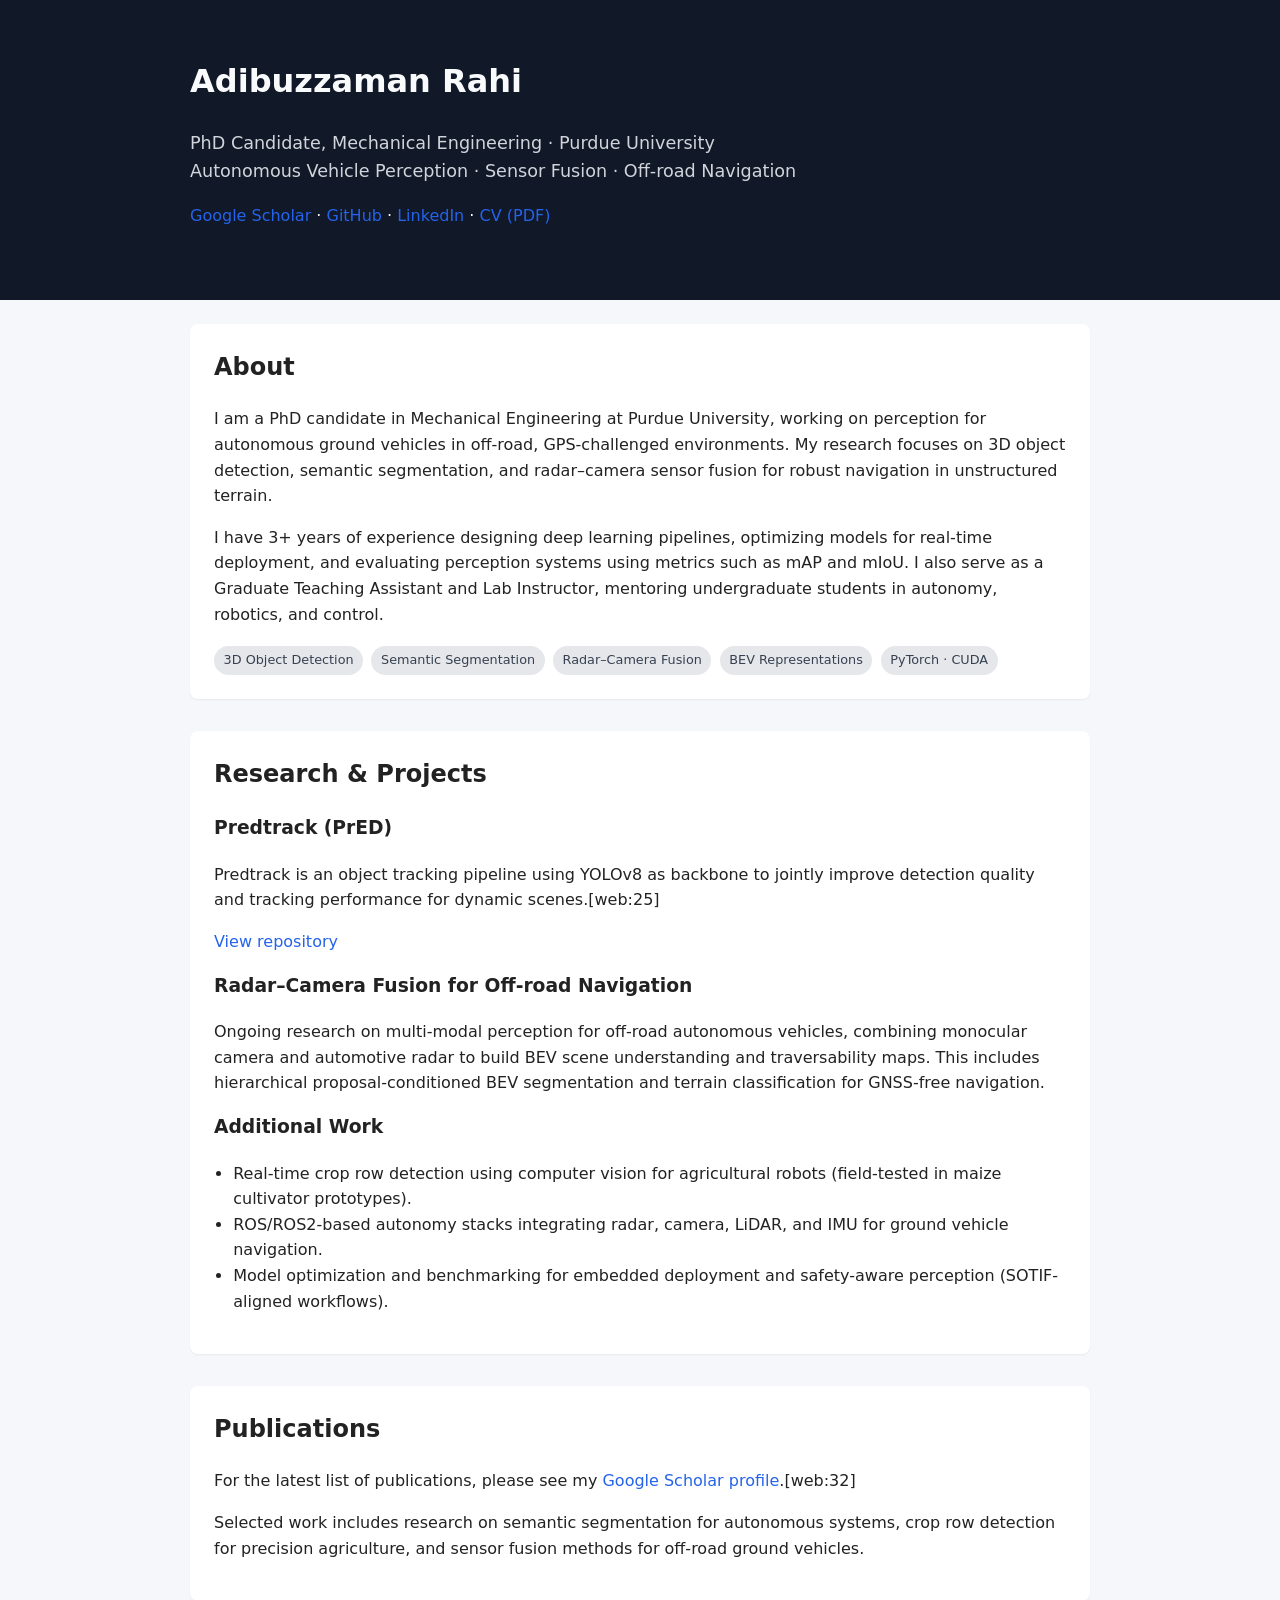
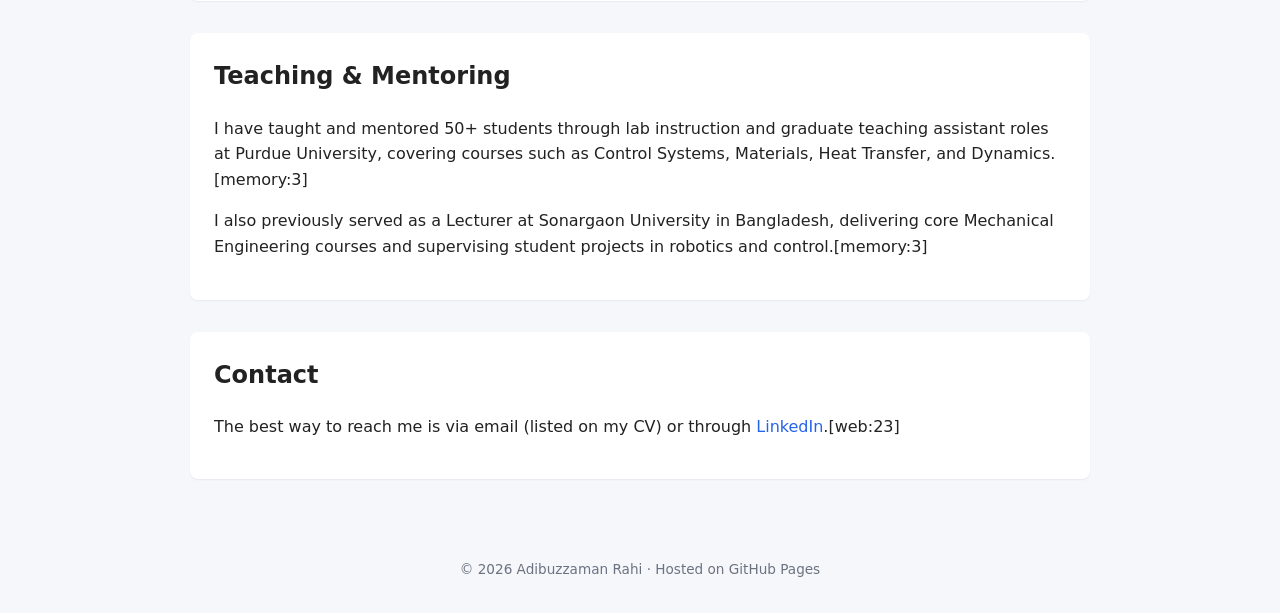
==== index.html @ 94a451c5 "Add initial index.html for personal portfolio This file contains the complete HTML structure for a p" ====
<!DOCTYPE html>
<html lang="en">
<head>
  <meta charset="UTF-8">
  <title>Adibuzzaman Rahi | Autonomous Vehicle Perception</title>
  <meta name="viewport" content="width=device-width, initial-scale=1">
  <meta name="description" content="PhD candidate in Mechanical Engineering at Purdue University researching autonomous vehicle perception, sensor fusion, and off-road navigation.">
  <style>
    body {
      font-family: system-ui, -apple-system, BlinkMacSystemFont, "Segoe UI", sans-serif;
      margin: 0;
      padding: 0;
      line-height: 1.6;
      background: #f5f7fb;
      color: #222;
    }
    header {
      background: #111827;
      color: #f9fafb;
      padding: 2rem 1.5rem;
    }
    .container {
      max-width: 900px;
      margin: 0 auto;
      padding: 1.5rem;
    }
    h1, h2, h3 {
      margin-top: 0;
    }
    a {
      color: #2563eb;
      text-decoration: none;
    }
    a:hover {
      text-decoration: underline;
    }
    .tagline {
      font-size: 1.1rem;
      margin-top: 0.25rem;
      color: #d1d5db;
    }
    .section {
      margin-bottom: 2rem;
      background: #ffffff;
      padding: 1.5rem;
      border-radius: 0.5rem;
      box-shadow: 0 1px 2px rgba(15, 23, 42, 0.06);
    }
    .pill {
      display: inline-block;
      background: #e5e7eb;
      color: #374151;
      padding: 0.25rem 0.6rem;
      border-radius: 999px;
      font-size: 0.8rem;
      margin: 0.2rem 0.2rem 0 0;
    }
    ul {
      padding-left: 1.2rem;
      margin-top: 0.5rem;
    }
    .footer {
      text-align: center;
      font-size: 0.85rem;
      color: #6b7280;
      padding: 1.5rem 0 2rem 0;
    }
    @media (max-width: 600px) {
      header, .container {
        padding: 1rem;
      }
    }
  </style>
</head>
<body>

<header>
  <div class="container">
    <h1>Adibuzzaman Rahi</h1>
    <p class="tagline">
      PhD Candidate, Mechanical Engineering · Purdue University<br>
      Autonomous Vehicle Perception · Sensor Fusion · Off-road Navigation
    </p>
    <p>
      <a href="https://scholar.google.com/citations?user=qTOtY88AAAAJ" target="_blank">Google Scholar</a> ·
      <a href="https://github.com/11rahi23" target="_blank">GitHub</a> ·
      <a href="https://www.linkedin.com/in/adibuzzamanrahi" target="_blank">LinkedIn</a> ·
      <a href="files/CV_Adib.pdf" target="_blank">CV (PDF)</a>
    </p>
  </div>
</header>

<main class="container">

  <section class="section">
    <h2>About</h2>
    <p>
      I am a PhD candidate in Mechanical Engineering at Purdue University, working on perception for autonomous ground vehicles in off-road, GPS-challenged environments.
      My research focuses on 3D object detection, semantic segmentation, and radar–camera sensor fusion for robust navigation in unstructured terrain.
    </p>
    <p>
      I have 3+ years of experience designing deep learning pipelines, optimizing models for real-time deployment, and evaluating perception systems using metrics such as mAP and mIoU.
      I also serve as a Graduate Teaching Assistant and Lab Instructor, mentoring undergraduate students in autonomy, robotics, and control.
    </p>
    <div>
      <span class="pill">3D Object Detection</span>
      <span class="pill">Semantic Segmentation</span>
      <span class="pill">Radar–Camera Fusion</span>
      <span class="pill">BEV Representations</span>
      <span class="pill">PyTorch · CUDA</span>
    </div>
  </section>

  <section class="section">
    <h2>Research & Projects</h2>

    <h3>Predtrack (PrED)</h3>
    <p>
      Predtrack is an object tracking pipeline using YOLOv8 as backbone to jointly improve detection quality and tracking performance for dynamic scenes.[web:25]
    </p>
    <p>
      <a href="https://github.com/11rahi23/PrED" target="_blank">View repository</a>
    </p>

    <h3>Radar–Camera Fusion for Off-road Navigation</h3>
    <p>
      Ongoing research on multi-modal perception for off-road autonomous vehicles, combining monocular camera and automotive radar to build BEV scene understanding and traversability maps.
      This includes hierarchical proposal-conditioned BEV segmentation and terrain classification for GNSS-free navigation.
    </p>

    <h3>Additional Work</h3>
    <ul>
      <li>Real-time crop row detection using computer vision for agricultural robots (field-tested in maize cultivator prototypes).</li>
      <li>ROS/ROS2-based autonomy stacks integrating radar, camera, LiDAR, and IMU for ground vehicle navigation.</li>
      <li>Model optimization and benchmarking for embedded deployment and safety-aware perception (SOTIF-aligned workflows).</li>
    </ul>
  </section>

  <section class="section">
    <h2>Publications</h2>
    <p>
      For the latest list of publications, please see my
      <a href="https://scholar.google.com/citations?user=qTOtY88AAAAJ" target="_blank">Google Scholar profile</a>.[web:32]
    </p>
    <p>
      Selected work includes research on semantic segmentation for autonomous systems, crop row detection for precision agriculture, and sensor fusion methods for off-road ground vehicles.
    </p>
  </section>

  <section class="section">
    <h2>Teaching & Mentoring</h2>
    <p>
      I have taught and mentored 50+ students through lab instruction and graduate teaching assistant roles at Purdue University, covering courses such as Control Systems, Materials, Heat Transfer, and Dynamics.[memory:3]
    </p>
    <p>
      I also previously served as a Lecturer at Sonargaon University in Bangladesh, delivering core Mechanical Engineering courses and supervising student projects in robotics and control.[memory:3]
    </p>
  </section>

  <section class="section">
    <h2>Contact</h2>
    <p>
      The best way to reach me is via email (listed on my CV) or through
      <a href="https://www.linkedin.com/in/adibuzzamanrahi" target="_blank">LinkedIn</a>.[web:23]
    </p>
  </section>

</main>

<footer class="footer">
  © <span id="year"></span> Adibuzzaman Rahi · Hosted on GitHub Pages
</footer>

<script>
  // Set current year in footer
  document.getElementById('year').textContent = new Date().getFullYear();
</script>

</body>
</html>
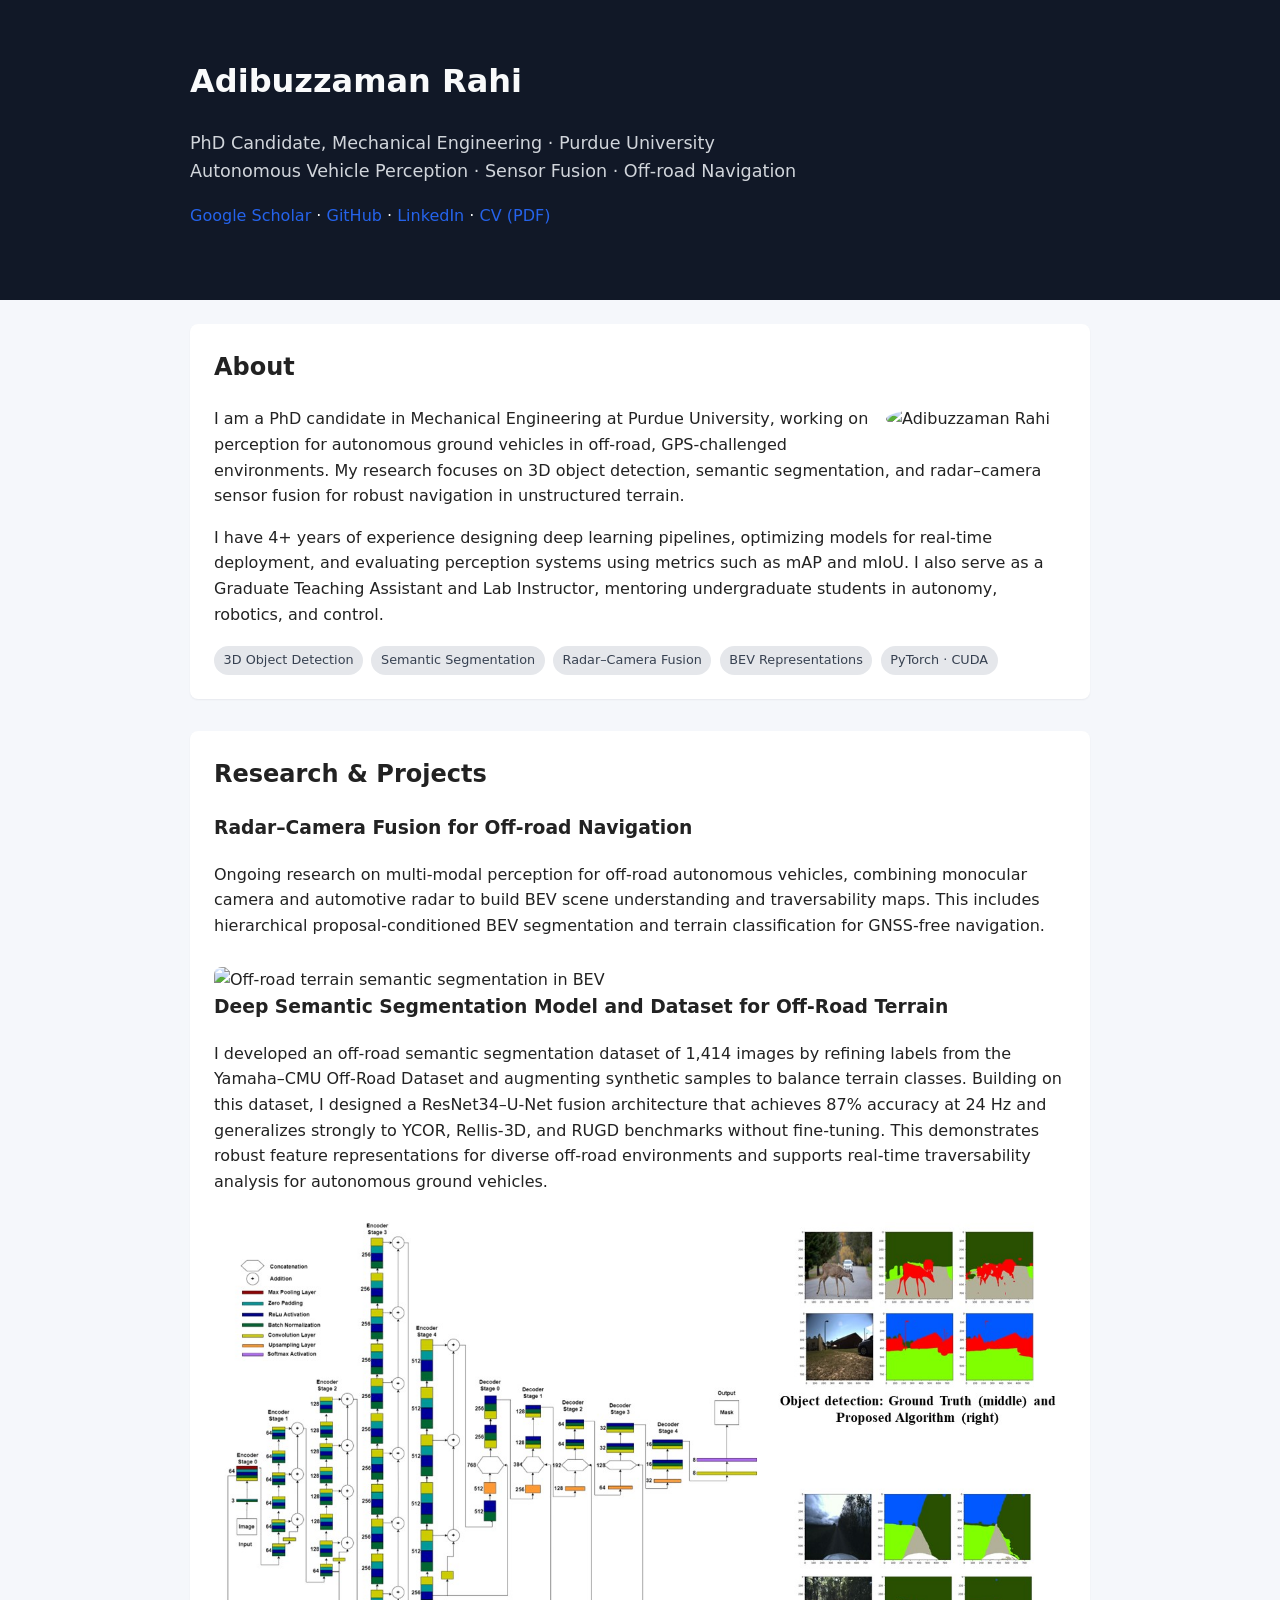
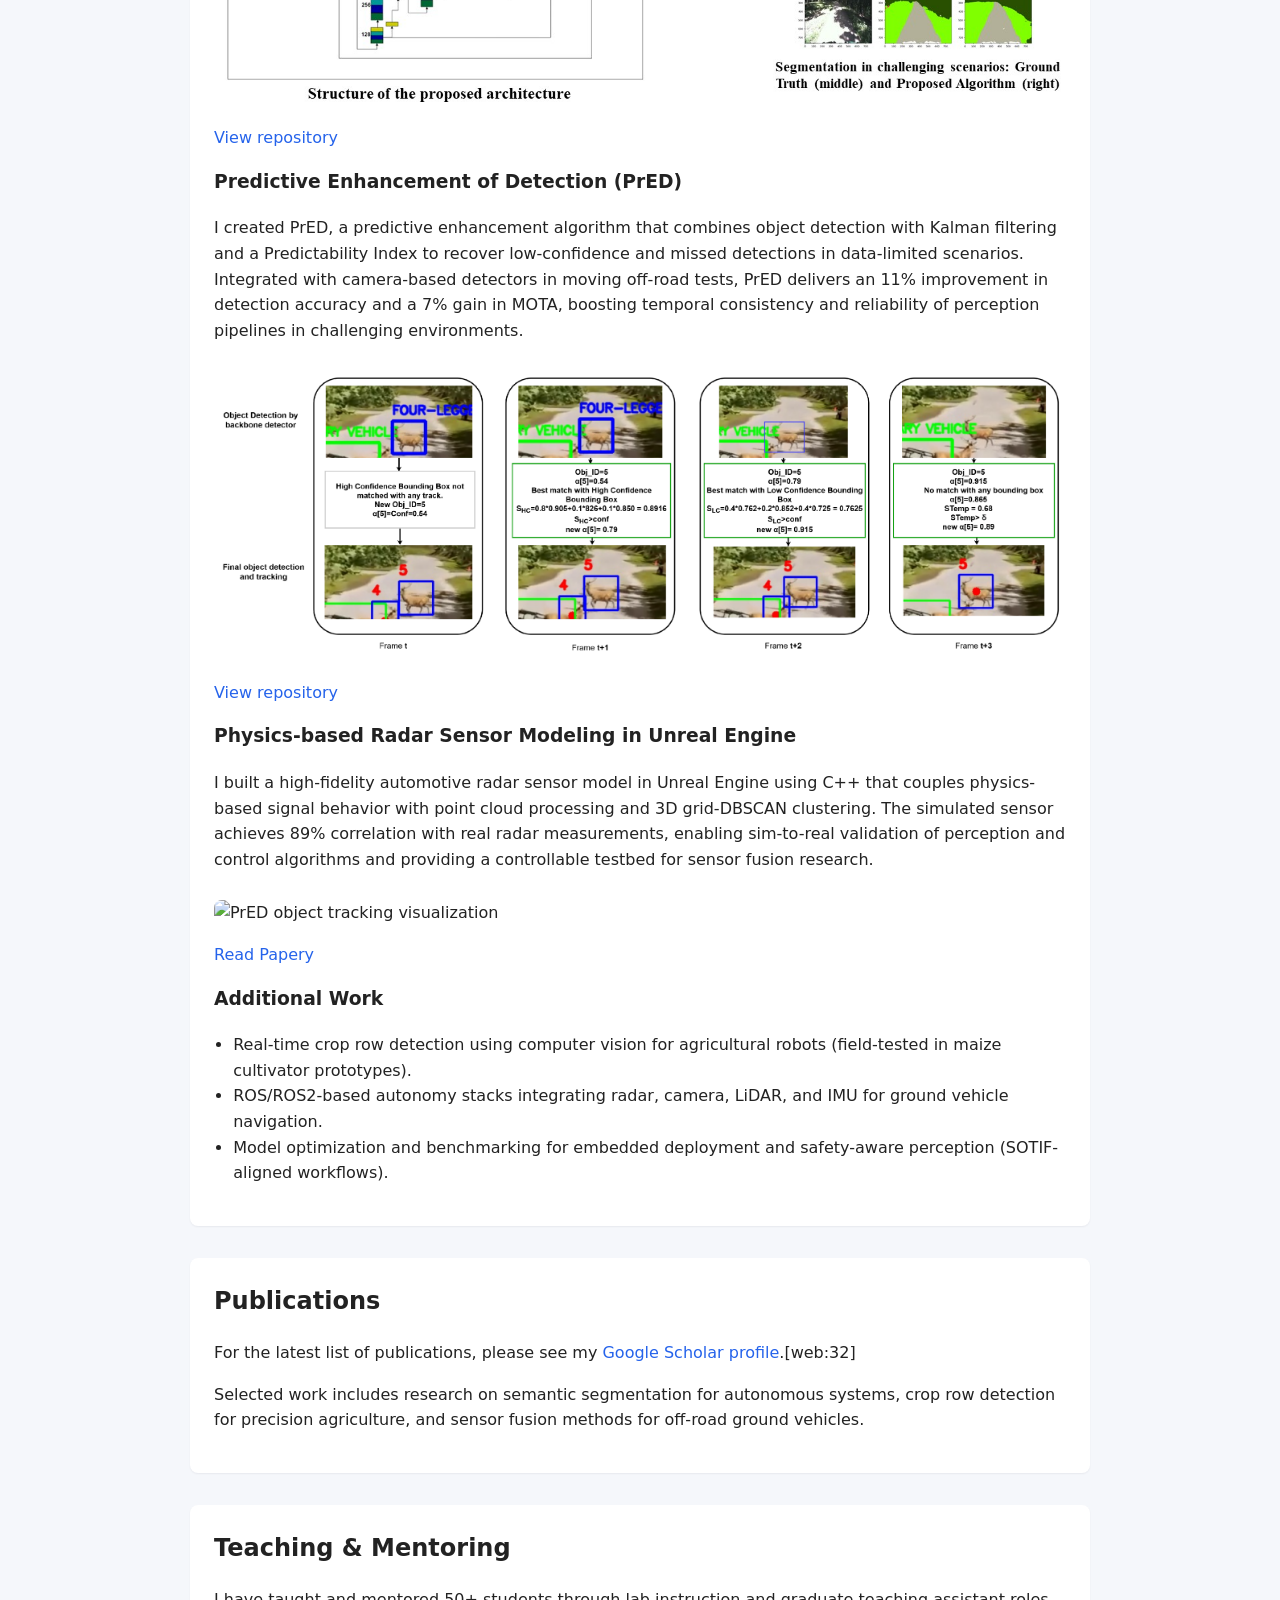
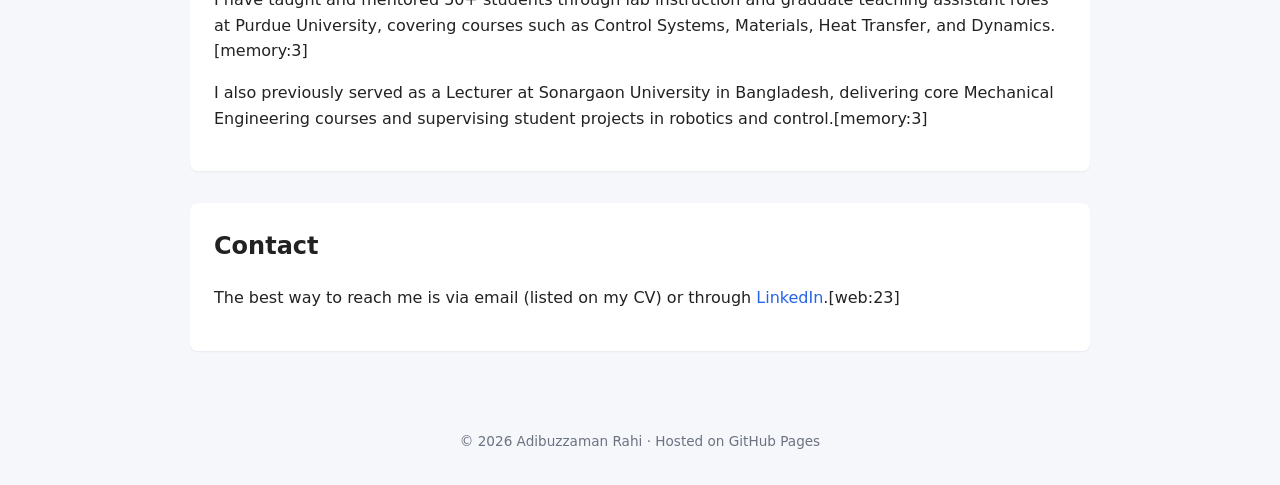
==== commit f9cb0b60: "Change image source for off-road terrain visualization Updated image source in index.html for terrai" ====
--- a/index.html
+++ b/index.html
@@ -85,7 +85,7 @@
       <a href="https://scholar.google.com/citations?user=qTOtY88AAAAJ" target="_blank">Google Scholar</a> ·
       <a href="https://github.com/11rahi23" target="_blank">GitHub</a> ·
       <a href="https://www.linkedin.com/in/adibuzzamanrahi" target="_blank">LinkedIn</a> ·
-      <a href="files/CV_Adib.pdf" target="_blank">CV (PDF)</a>
+      <a href="files/Full_CV.pdf" target="_blank">CV (PDF)</a>
     </p>
   </div>
 </header>
@@ -94,12 +94,16 @@
 
   <section class="section">
     <h2>About</h2>
+     <img src="images/Website_Photo.jpg"
+       alt="Adibuzzaman Rahi"
+       width="180"
+       style="border-radius: 50%; float: right; margin-left: 1rem; margin-bottom: 0.5rem;">
     <p>
       I am a PhD candidate in Mechanical Engineering at Purdue University, working on perception for autonomous ground vehicles in off-road, GPS-challenged environments.
       My research focuses on 3D object detection, semantic segmentation, and radar–camera sensor fusion for robust navigation in unstructured terrain.
     </p>
     <p>
-      I have 3+ years of experience designing deep learning pipelines, optimizing models for real-time deployment, and evaluating perception systems using metrics such as mAP and mIoU.
+      I have 4+ years of experience designing deep learning pipelines, optimizing models for real-time deployment, and evaluating perception systems using metrics such as mAP and mIoU.
       I also serve as a Graduate Teaching Assistant and Lab Instructor, mentoring undergraduate students in autonomy, robotics, and control.
     </p>
     <div>
@@ -114,19 +118,48 @@
   <section class="section">
     <h2>Research & Projects</h2>
 
-    <h3>Predtrack (PrED)</h3>
-    <p>
-      Predtrack is an object tracking pipeline using YOLOv8 as backbone to jointly improve detection quality and tracking performance for dynamic scenes.[web:25]
-    </p>
-    <p>
-      <a href="https://github.com/11rahi23/PrED" target="_blank">View repository</a>
-    </p>
-
     <h3>Radar–Camera Fusion for Off-road Navigation</h3>
     <p>
       Ongoing research on multi-modal perception for off-road autonomous vehicles, combining monocular camera and automotive radar to build BEV scene understanding and traversability maps.
       This includes hierarchical proposal-conditioned BEV segmentation and terrain classification for GNSS-free navigation.
     </p>
+    <img src="images/three_panel_vis5.png"
+       alt="Off-road terrain semantic segmentation in BEV"
+       style="max-width: 100%; height: auto; margin-top: 0.75rem; border-radius: 0.5rem;">
+
+    <h3>Deep Semantic Segmentation Model and Dataset for Off-Road Terrain</h3>
+    <p>
+      I developed an off-road semantic segmentation dataset of 1,414 images by refining labels from the Yamaha–CMU Off-Road Dataset and augmenting synthetic samples to balance terrain classes. Building on this dataset, I designed a ResNet34–U-Net fusion architecture that achieves 87% accuracy at 24 Hz and generalizes strongly to YCOR, Rellis-3D, and RUGD benchmarks without fine-tuning. This demonstrates robust feature representations for diverse off-road environments and supports real-time traversability analysis for autonomous ground vehicles.
+    </p>
+    <img src="images/Graphical Abstract_Terrain.jpg"
+       alt="Off-Road Semantic Segmentation Architecture"
+       style="max-width: 100%; height: auto; margin-top: 0.75rem; border-radius: 0.5rem;">
+    <p>
+      <a href="https://github.com/11rahi23/Offroad_terrain_segmentation" target="_blank">View repository</a>
+    </p>
+
+    <h3>Predictive Enhancement of Detection (PrED)</h3>
+    <p>
+      I created PrED, a predictive enhancement algorithm that combines object detection with Kalman filtering and a Predictability Index to recover low-confidence and missed detections in data-limited scenarios. Integrated with camera-based detectors in moving off-road tests, PrED delivers an 11% improvement in detection accuracy and a 7% gain in MOTA, boosting temporal consistency and reliability of perception pipelines in challenging environments.
+    </p>
+    <img src="images/PrED.png"
+       alt="PrED object tracking visualization"
+       style="max-width: 100%; height: auto; margin-top: 0.75rem; border-radius: 0.5rem;">
+    <p>
+      <a href="https://github.com/11rahi23/PrED" target="_blank">View repository</a>
+    </p>
+
+    <h3>Physics-based Radar Sensor Modeling in Unreal Engine</h3>
+    <p>
+      I built a high-fidelity automotive radar sensor model in Unreal Engine using C++ that couples physics-based signal behavior with point cloud processing and 3D grid-DBSCAN clustering. The simulated sensor achieves 89% correlation with real radar measurements, enabling sim-to-real validation of perception and control algorithms and providing a controllable testbed for sensor fusion research.
+    </p>
+     <img src="images/Graphical_Abstract_Radar.png"
+       alt="PrED object tracking visualization"
+       style="max-width: 100%; height: auto; margin-top: 0.75rem; border-radius: 0.5rem;">
+    <p>
+      <a href="https://ieeexplore.ieee.org/stamp/stamp.jsp?arnumber=10666669" target="_blank">Read Papery</a>
+    </p>
+
 
     <h3>Additional Work</h3>
     <ul>
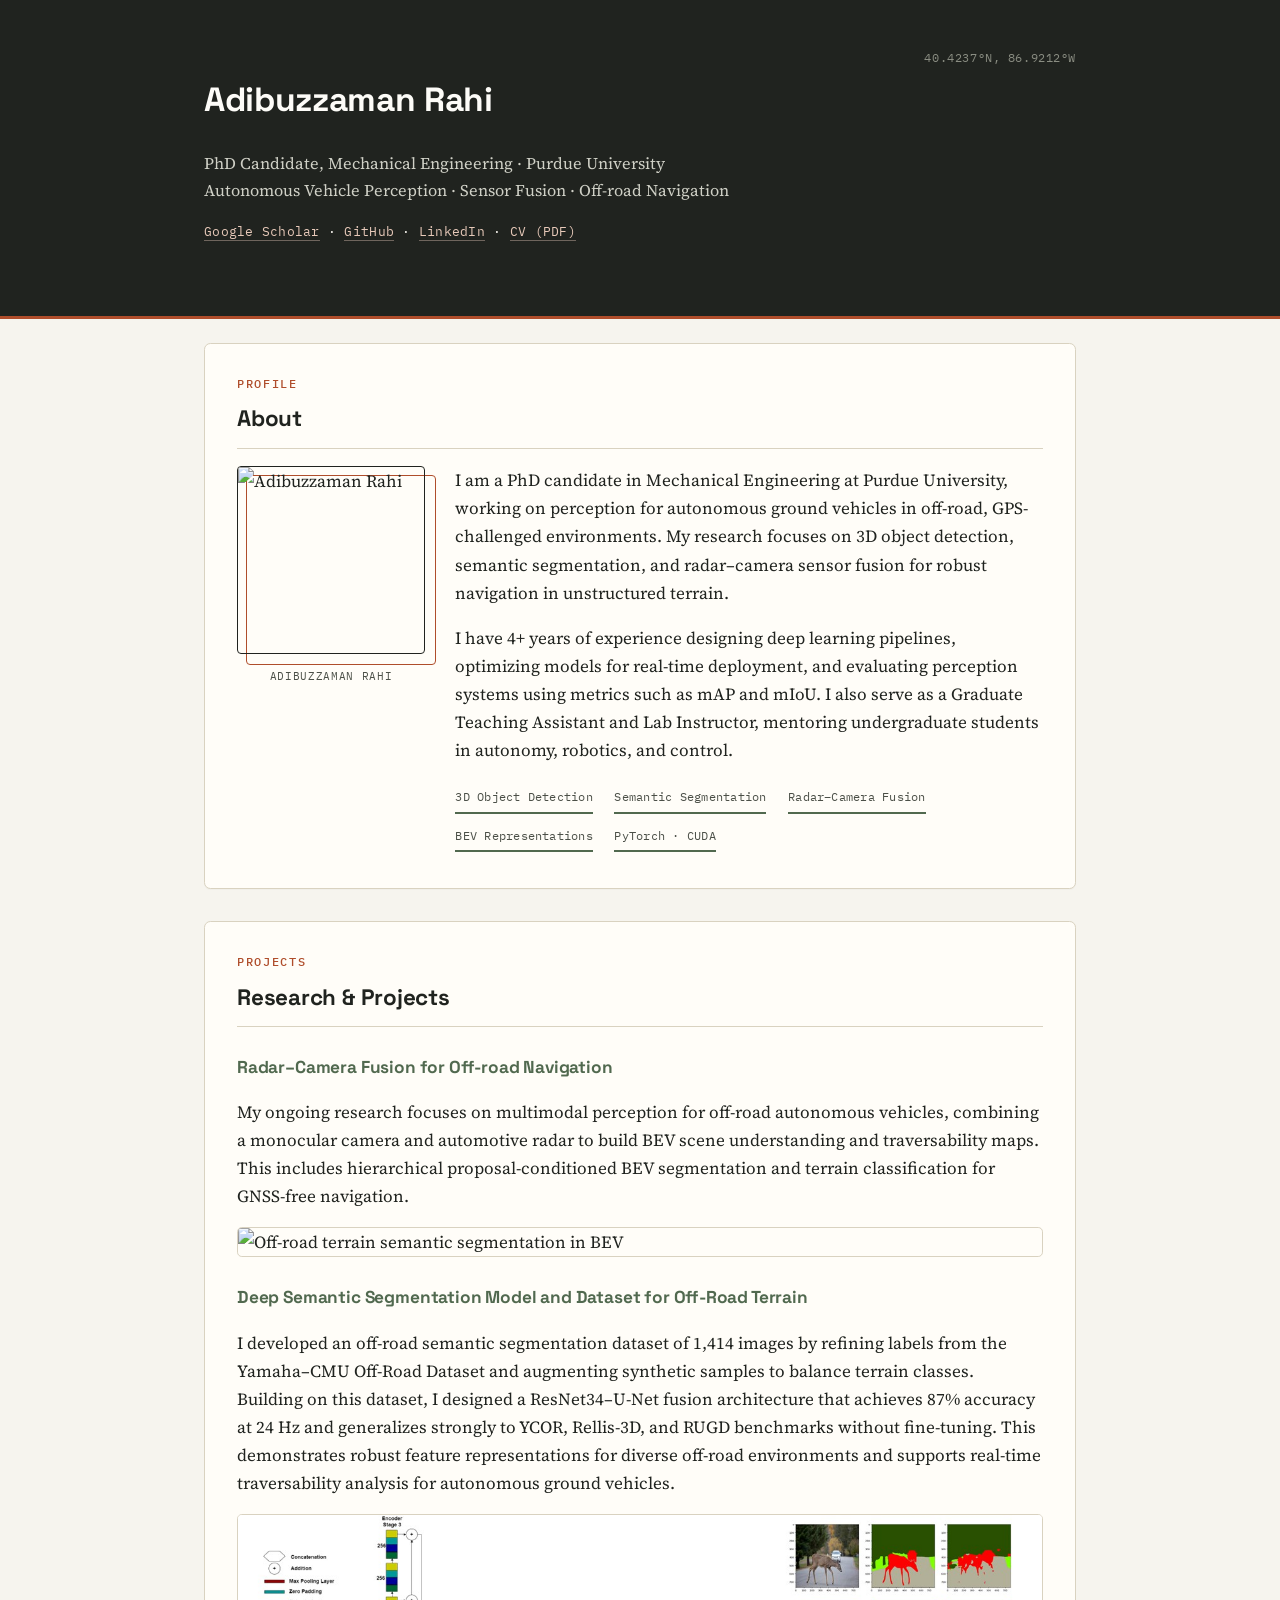
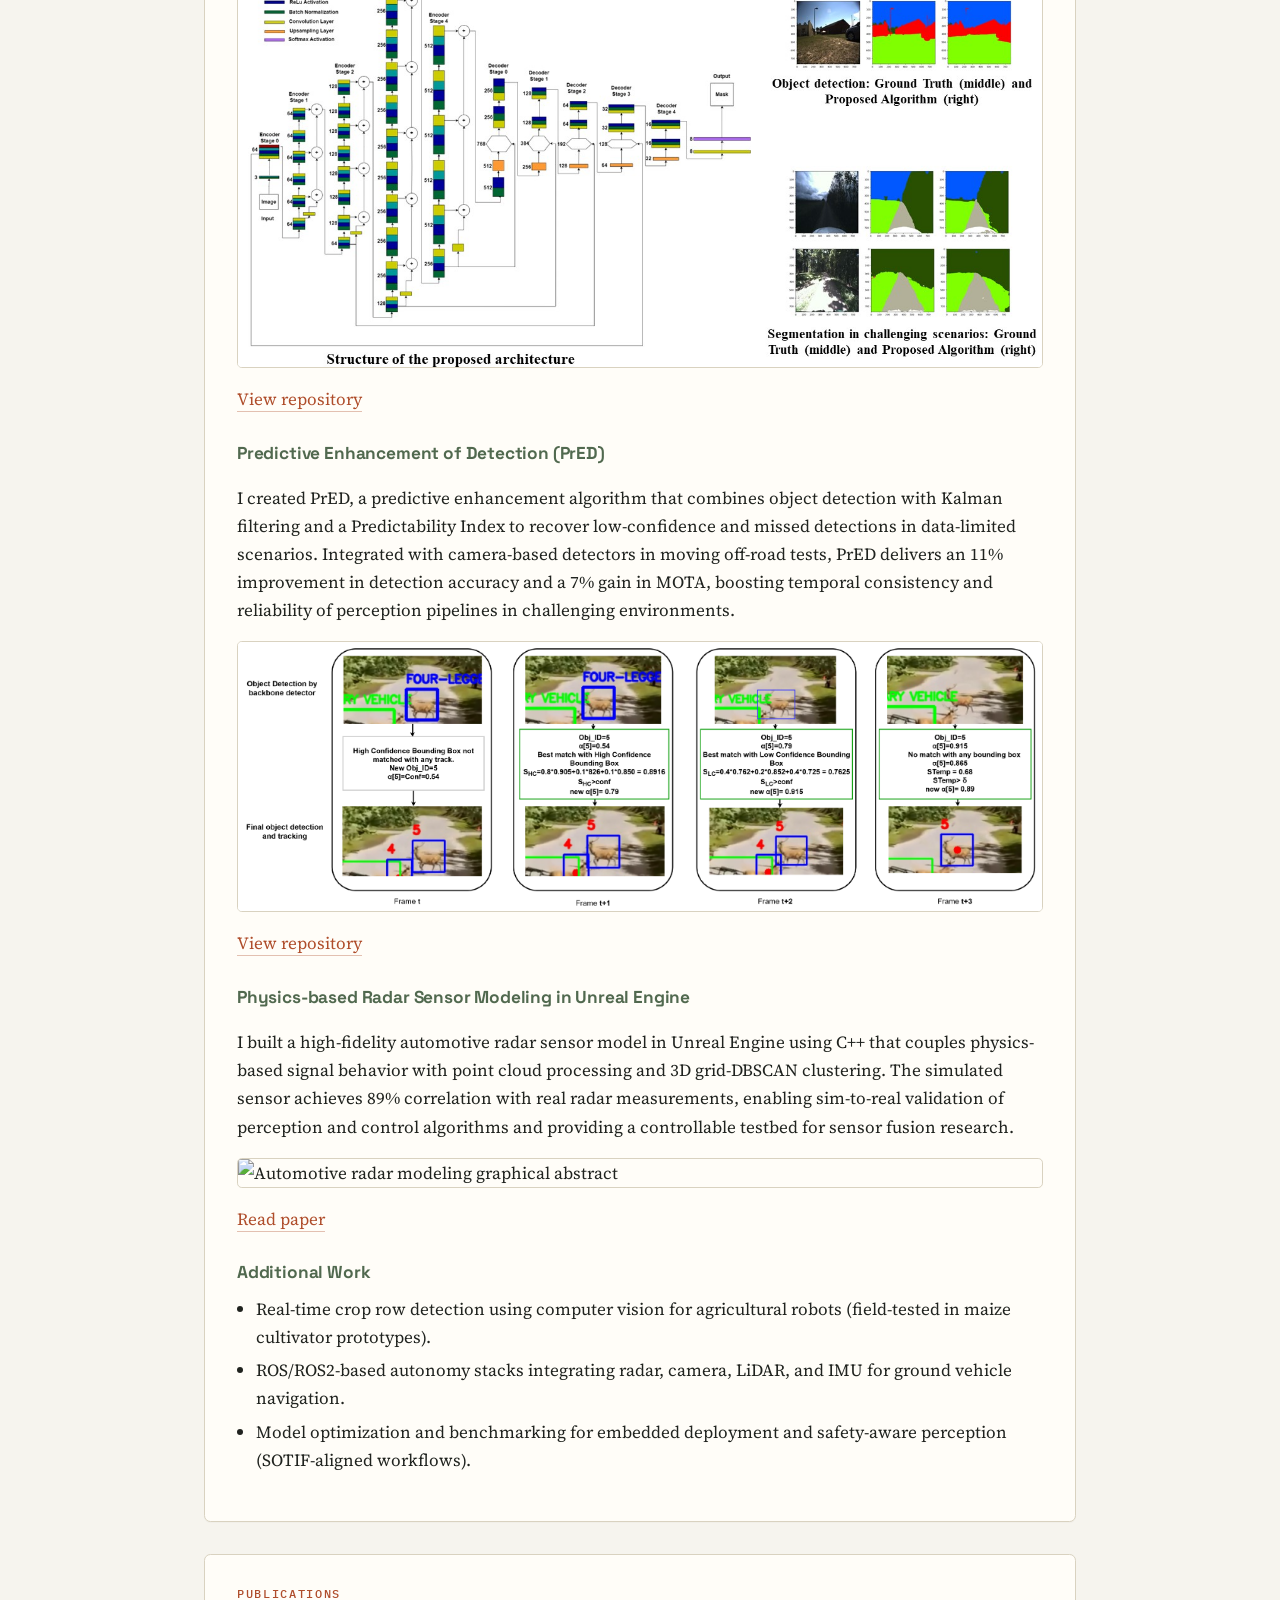
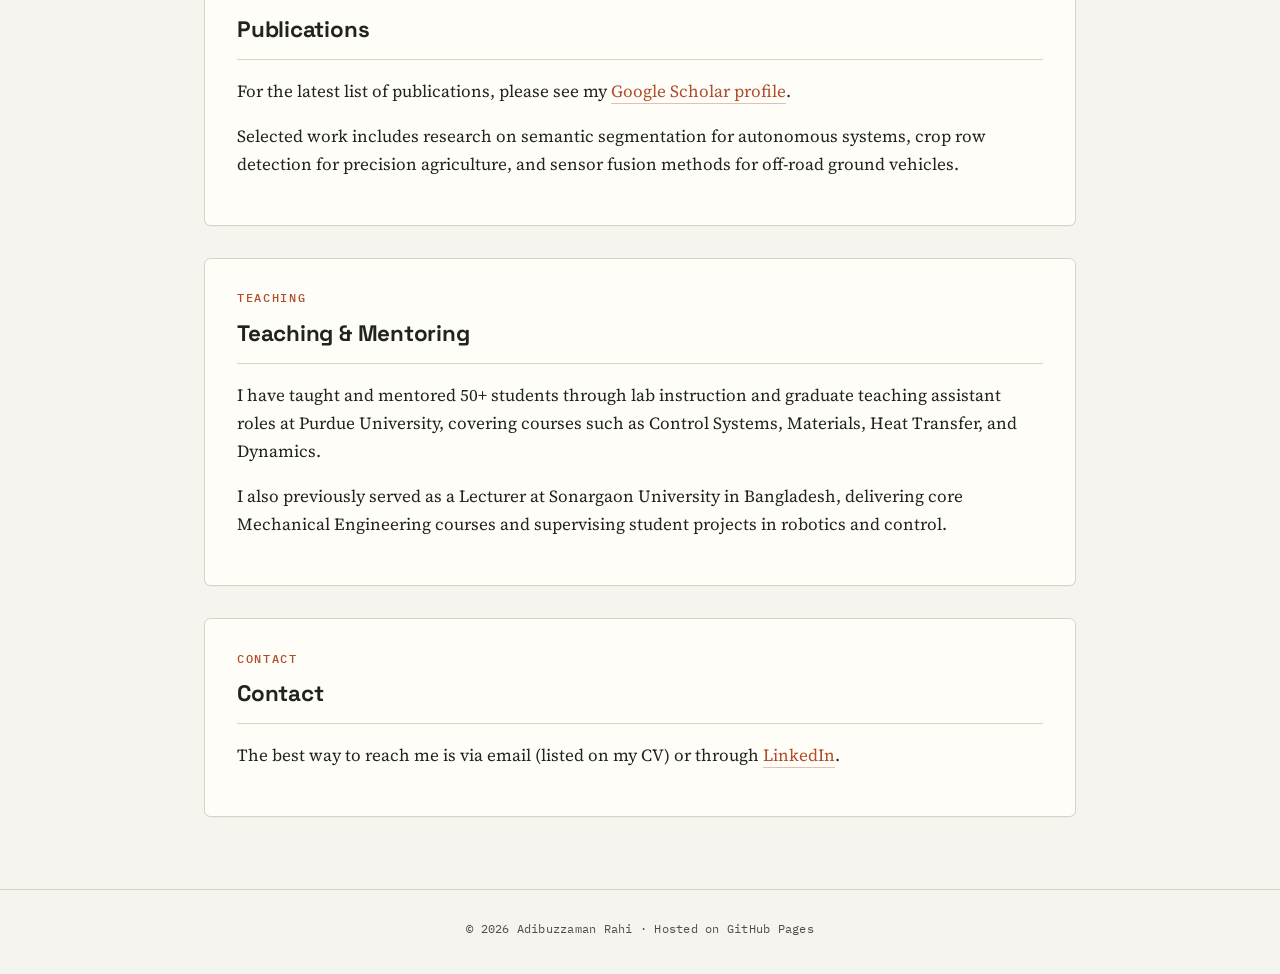
==== commit 3a565c14: "Revise research description for clarity Updated the wording for clarity in the research description." ====
--- a/index.html
+++ b/index.html
@@ -5,70 +5,237 @@
   <title>Adibuzzaman Rahi | Autonomous Vehicle Perception</title>
   <meta name="viewport" content="width=device-width, initial-scale=1">
   <meta name="description" content="PhD candidate in Mechanical Engineering at Purdue University researching autonomous vehicle perception, sensor fusion, and off-road navigation.">
+
+  <link rel="preconnect" href="https://fonts.googleapis.com">
+  <link rel="preconnect" href="https://fonts.gstatic.com" crossorigin>
+  <link href="https://fonts.googleapis.com/css2?family=Space+Grotesk:wght@500;600;700&family=Source+Serif+4:opsz,wght@8..60,400;8..60,600&family=IBM+Plex+Mono:wght@400;500&display=swap" rel="stylesheet">
+
   <style>
+    :root {
+      --paper: #f6f4ee;       /* warm paper background */
+      --card: #fffdf8;        /* slightly lifted card surface */
+      --ink: #20231f;         /* near-black, warm dark */
+      --ink-soft: #4b4f47;    /* secondary text */
+      --khaki: #8a6d3b;       /* trail / contour line */
+      --moss: #51694f;        /* terrain / vegetation accent */
+      --rust: #af4d2b;        /* signal accent, used sparingly */
+      --line: #d9d2c0;        /* hairline / border tone */
+    }
+
+    * { box-sizing: border-box; }
+
     body {
-      font-family: system-ui, -apple-system, BlinkMacSystemFont, "Segoe UI", sans-serif;
+      font-family: "Source Serif 4", Georgia, serif;
       margin: 0;
       padding: 0;
-      line-height: 1.6;
-      background: #f5f7fb;
-      color: #222;
-    }
-    header {
-      background: #111827;
-      color: #f9fafb;
-      padding: 2rem 1.5rem;
-    }
+      line-height: 1.65;
+      background: var(--paper);
+      color: var(--ink);
+      font-size: 17px;
+    }
+
+    h1, h2, h3 {
+      margin-top: 0;
+      color: var(--ink);
+      font-family: "Space Grotesk", sans-serif;
+      letter-spacing: -0.01em;
+    }
+
+    a {
+      color: var(--rust);
+      text-decoration: none;
+      border-bottom: 1px solid rgba(175, 77, 43, 0.35);
+    }
+    a:hover {
+      border-bottom-color: var(--rust);
+    }
+
     .container {
-      max-width: 900px;
+      max-width: 920px;
       margin: 0 auto;
       padding: 1.5rem;
     }
-    h1, h2, h3 {
-      margin-top: 0;
-    }
-    a {
-      color: #2563eb;
-      text-decoration: none;
-    }
-    a:hover {
-      text-decoration: underline;
-    }
-    .tagline {
-      font-size: 1.1rem;
-      margin-top: 0.25rem;
-      color: #d1d5db;
-    }
+
+    /* ---------- Header ---------- */
+    header {
+      position: relative;
+      background-color: var(--ink);
+      color: #f6f4ee;
+      padding: 3rem 1.5rem 2.25rem;
+      border-bottom: 3px solid var(--rust);
+    }
+    header .container {
+      position: relative;
+    }
+    header .coord-tag {
+      position: absolute;
+      top: 0;
+      right: 1.5rem;
+      font-family: "IBM Plex Mono", monospace;
+      font-size: 0.72rem;
+      letter-spacing: 0.05em;
+      color: #8a8d82;
+    }
+    header h1 {
+      color: #fdfcf8;
+      font-size: 2.1rem;
+      font-weight: 700;
+    }
+    header .tagline {
+      font-size: 1.02rem;
+      margin: 0.4rem 0 0;
+      color: #cfd0c6;
+      font-family: "Source Serif 4", serif;
+    }
+    header .nav-links {
+      margin-top: 1.1rem;
+      font-family: "IBM Plex Mono", monospace;
+      font-size: 0.82rem;
+      letter-spacing: 0.02em;
+    }
+    header .nav-links a {
+      color: #e7c9b9;
+      border-bottom-color: rgba(231, 201, 185, 0.4);
+    }
+    header .nav-links a:hover {
+      color: #fff;
+      border-bottom-color: #fff;
+    }
+
+    /* ---------- Sections ---------- */
     .section {
       margin-bottom: 2rem;
-      background: #ffffff;
-      padding: 1.5rem;
-      border-radius: 0.5rem;
-      box-shadow: 0 1px 2px rgba(15, 23, 42, 0.06);
-    }
+      background: var(--card);
+      padding: 1.85rem 2rem;
+      border-radius: 0.4rem;
+      border: 1px solid var(--line);
+      box-shadow: 0 1px 0 rgba(32, 35, 31, 0.02);
+    }
+
+    .eyebrow {
+      font-family: "IBM Plex Mono", monospace;
+      font-size: 0.74rem;
+      letter-spacing: 0.14em;
+      text-transform: uppercase;
+      color: var(--rust);
+      margin: 0 0 0.5rem;
+      font-weight: 500;
+    }
+
+    h2 {
+      font-size: 1.4rem;
+      padding-bottom: 0.6rem;
+      border-bottom: 1px solid var(--line);
+      margin-bottom: 1.1rem;
+    }
+
+    h3 {
+      font-size: 1.08rem;
+      color: var(--moss);
+      margin-top: 1.6rem;
+      margin-bottom: 0.3rem;
+    }
+
+    /* ---------- About / photo layout ---------- */
+    .about-grid {
+      display: flex;
+      gap: 1.9rem;
+      align-items: flex-start;
+    }
+    .about-photo-wrap {
+      flex: 0 0 188px;
+    }
+    .about-photo-frame {
+      position: relative;
+      width: 188px;
+      height: 188px;
+    }
+    .about-photo-frame::before {
+      content: "";
+      position: absolute;
+      top: 9px;
+      left: 9px;
+      width: 100%;
+      height: 100%;
+      border: 1.5px solid var(--rust);
+      border-radius: 0.25rem;
+      z-index: 0;
+    }
+    .about-photo-frame img {
+      position: relative;
+      z-index: 1;
+      width: 188px;
+      height: 188px;
+      object-fit: cover;
+      border-radius: 0.25rem;
+      border: 1.5px solid var(--ink);
+      display: block;
+      margin: 0;
+    }
+    .photo-caption {
+      font-family: "IBM Plex Mono", monospace;
+      font-size: 0.68rem;
+      letter-spacing: 0.06em;
+      text-transform: uppercase;
+      color: var(--ink-soft);
+      margin-top: 0.85rem;
+      text-align: center;
+    }
+    .about-text {
+      flex: 1 1 auto;
+      min-width: 0;
+    }
+    .about-text p:first-child { margin-top: 0; }
+
+    @media (max-width: 600px) {
+      header, .container { padding: 1.25rem; }
+      .section { padding: 1.4rem 1.3rem; }
+      .about-grid {
+        flex-direction: column;
+        align-items: center;
+        text-align: left;
+      }
+      .about-photo-wrap { flex: 0 0 auto; }
+    }
+
+    /* ---------- Tags / pills ---------- */
+    .tag-row { margin-top: 1.1rem; }
     .pill {
       display: inline-block;
-      background: #e5e7eb;
-      color: #374151;
-      padding: 0.25rem 0.6rem;
-      border-radius: 999px;
-      font-size: 0.8rem;
-      margin: 0.2rem 0.2rem 0 0;
-    }
+      font-family: "IBM Plex Mono", monospace;
+      font-size: 0.74rem;
+      letter-spacing: 0.02em;
+      color: var(--ink-soft);
+      background: transparent;
+      padding: 0.3rem 0;
+      margin: 0 1.1rem 0.4rem 0;
+      border-bottom: 2px solid var(--moss);
+    }
+
     ul {
       padding-left: 1.2rem;
       margin-top: 0.5rem;
     }
+    li { margin-bottom: 0.35rem; }
+
+    img {
+      display: block;
+      margin-top: 0.85rem;
+      border-radius: 0.3rem;
+      border: 1px solid var(--line);
+      max-width: 100%;
+      height: auto;
+    }
+
     .footer {
       text-align: center;
-      font-size: 0.85rem;
-      color: #6b7280;
-      padding: 1.5rem 0 2rem 0;
-    }
-    @media (max-width: 600px) {
-      header, .container {
-        padding: 1rem;
-      }
+      font-family: "IBM Plex Mono", monospace;
+      font-size: 0.78rem;
+      letter-spacing: 0.02em;
+      color: var(--ink-soft);
+      padding: 1.75rem 0 2.25rem;
+      border-top: 1px solid var(--line);
+      margin-top: 1rem;
     }
   </style>
 </head>
@@ -76,12 +243,13 @@
 
 <header>
   <div class="container">
+    <span class="coord-tag">40.4237°N, 86.9212°W</span>
     <h1>Adibuzzaman Rahi</h1>
     <p class="tagline">
       PhD Candidate, Mechanical Engineering · Purdue University<br>
       Autonomous Vehicle Perception · Sensor Fusion · Off-road Navigation
     </p>
-    <p>
+    <p class="nav-links">
       <a href="https://scholar.google.com/citations?user=qTOtY88AAAAJ" target="_blank">Google Scholar</a> ·
       <a href="https://github.com/11rahi23" target="_blank">GitHub</a> ·
       <a href="https://www.linkedin.com/in/adibuzzamanrahi" target="_blank">LinkedIn</a> ·
@@ -93,73 +261,80 @@
 <main class="container">
 
   <section class="section">
+    <p class="eyebrow">Profile</p>
     <h2>About</h2>
-     <img src="images/Website_Photo.jpg"
-       alt="Adibuzzaman Rahi"
-       width="180"
-       style="border-radius: 50%; float: right; margin-left: 1rem; margin-bottom: 0.5rem;">
-    <p>
-      I am a PhD candidate in Mechanical Engineering at Purdue University, working on perception for autonomous ground vehicles in off-road, GPS-challenged environments.
-      My research focuses on 3D object detection, semantic segmentation, and radar–camera sensor fusion for robust navigation in unstructured terrain.
-    </p>
-    <p>
-      I have 4+ years of experience designing deep learning pipelines, optimizing models for real-time deployment, and evaluating perception systems using metrics such as mAP and mIoU.
-      I also serve as a Graduate Teaching Assistant and Lab Instructor, mentoring undergraduate students in autonomy, robotics, and control.
-    </p>
-    <div>
-      <span class="pill">3D Object Detection</span>
-      <span class="pill">Semantic Segmentation</span>
-      <span class="pill">Radar–Camera Fusion</span>
-      <span class="pill">BEV Representations</span>
-      <span class="pill">PyTorch · CUDA</span>
+    <div class="about-grid">
+      <div class="about-photo-wrap">
+        <div class="about-photo-frame">
+          <img src="images/Website_Photo.jpg" alt="Adibuzzaman Rahi">
+        </div>
+        <p class="photo-caption">Adibuzzaman Rahi</p>
+      </div>
+      <div class="about-text">
+        <p>
+          I am a PhD candidate in Mechanical Engineering at Purdue University, working on perception for autonomous ground vehicles in off-road, GPS-challenged environments.
+          My research focuses on 3D object detection, semantic segmentation, and radar–camera sensor fusion for robust navigation in unstructured terrain.
+        </p>
+        <p>
+          I have 4+ years of experience designing deep learning pipelines, optimizing models for real-time deployment, and evaluating perception systems using metrics such as mAP and mIoU.
+          I also serve as a Graduate Teaching Assistant and Lab Instructor, mentoring undergraduate students in autonomy, robotics, and control.
+        </p>
+        <div class="tag-row">
+          <span class="pill">3D Object Detection</span>
+          <span class="pill">Semantic Segmentation</span>
+          <span class="pill">Radar–Camera Fusion</span>
+          <span class="pill">BEV Representations</span>
+          <span class="pill">PyTorch · CUDA</span>
+        </div>
+      </div>
     </div>
   </section>
 
   <section class="section">
+    <p class="eyebrow">Projects</p>
     <h2>Research & Projects</h2>
 
     <h3>Radar–Camera Fusion for Off-road Navigation</h3>
     <p>
-      Ongoing research on multi-modal perception for off-road autonomous vehicles, combining monocular camera and automotive radar to build BEV scene understanding and traversability maps.
+      My ongoing research focuses on multimodal perception for off-road autonomous vehicles, combining a monocular camera and automotive radar to build BEV scene understanding and traversability maps.
       This includes hierarchical proposal-conditioned BEV segmentation and terrain classification for GNSS-free navigation.
     </p>
     <img src="images/three_panel_vis5.png"
-       alt="Off-road terrain semantic segmentation in BEV"
-       style="max-width: 100%; height: auto; margin-top: 0.75rem; border-radius: 0.5rem;">
+         alt="Off-road terrain semantic segmentation in BEV">
 
     <h3>Deep Semantic Segmentation Model and Dataset for Off-Road Terrain</h3>
     <p>
-      I developed an off-road semantic segmentation dataset of 1,414 images by refining labels from the Yamaha–CMU Off-Road Dataset and augmenting synthetic samples to balance terrain classes. Building on this dataset, I designed a ResNet34–U-Net fusion architecture that achieves 87% accuracy at 24 Hz and generalizes strongly to YCOR, Rellis-3D, and RUGD benchmarks without fine-tuning. This demonstrates robust feature representations for diverse off-road environments and supports real-time traversability analysis for autonomous ground vehicles.
+      I developed an off-road semantic segmentation dataset of 1,414 images by refining labels from the Yamaha–CMU Off-Road Dataset and augmenting synthetic samples to balance terrain classes.
+      Building on this dataset, I designed a ResNet34–U-Net fusion architecture that achieves 87% accuracy at 24 Hz and generalizes strongly to YCOR, Rellis-3D, and RUGD benchmarks without fine-tuning.
+      This demonstrates robust feature representations for diverse off-road environments and supports real-time traversability analysis for autonomous ground vehicles.
     </p>
     <img src="images/Graphical Abstract_Terrain.jpg"
-       alt="Off-Road Semantic Segmentation Architecture"
-       style="max-width: 100%; height: auto; margin-top: 0.75rem; border-radius: 0.5rem;">
+         alt="Off-Road Semantic Segmentation Architecture">
     <p>
       <a href="https://github.com/11rahi23/Offroad_terrain_segmentation" target="_blank">View repository</a>
     </p>
 
     <h3>Predictive Enhancement of Detection (PrED)</h3>
     <p>
-      I created PrED, a predictive enhancement algorithm that combines object detection with Kalman filtering and a Predictability Index to recover low-confidence and missed detections in data-limited scenarios. Integrated with camera-based detectors in moving off-road tests, PrED delivers an 11% improvement in detection accuracy and a 7% gain in MOTA, boosting temporal consistency and reliability of perception pipelines in challenging environments.
+      I created PrED, a predictive enhancement algorithm that combines object detection with Kalman filtering and a Predictability Index to recover low-confidence and missed detections in data-limited scenarios.
+      Integrated with camera-based detectors in moving off-road tests, PrED delivers an 11% improvement in detection accuracy and a 7% gain in MOTA, boosting temporal consistency and reliability of perception pipelines in challenging environments.
     </p>
     <img src="images/PrED.png"
-       alt="PrED object tracking visualization"
-       style="max-width: 100%; height: auto; margin-top: 0.75rem; border-radius: 0.5rem;">
+         alt="PrED object tracking visualization">
     <p>
       <a href="https://github.com/11rahi23/PrED" target="_blank">View repository</a>
     </p>
 
     <h3>Physics-based Radar Sensor Modeling in Unreal Engine</h3>
     <p>
-      I built a high-fidelity automotive radar sensor model in Unreal Engine using C++ that couples physics-based signal behavior with point cloud processing and 3D grid-DBSCAN clustering. The simulated sensor achieves 89% correlation with real radar measurements, enabling sim-to-real validation of perception and control algorithms and providing a controllable testbed for sensor fusion research.
-    </p>
-     <img src="images/Graphical_Abstract_Radar.png"
-       alt="PrED object tracking visualization"
-       style="max-width: 100%; height: auto; margin-top: 0.75rem; border-radius: 0.5rem;">
-    <p>
-      <a href="https://ieeexplore.ieee.org/stamp/stamp.jsp?arnumber=10666669" target="_blank">Read Papery</a>
-    </p>
-
+      I built a high-fidelity automotive radar sensor model in Unreal Engine using C++ that couples physics-based signal behavior with point cloud processing and 3D grid-DBSCAN clustering.
+      The simulated sensor achieves 89% correlation with real radar measurements, enabling sim-to-real validation of perception and control algorithms and providing a controllable testbed for sensor fusion research.
+    </p>
+    <img src="images/Graphical_Abstract_Radar.png"
+         alt="Automotive radar modeling graphical abstract">
+    <p>
+      <a href="https://ieeexplore.ieee.org/stamp/stamp.jsp?arnumber=10666669" target="_blank">Read paper</a>
+    </p>
 
     <h3>Additional Work</h3>
     <ul>
@@ -170,10 +345,11 @@
   </section>
 
   <section class="section">
+    <p class="eyebrow">Publications</p>
     <h2>Publications</h2>
     <p>
       For the latest list of publications, please see my
-      <a href="https://scholar.google.com/citations?user=qTOtY88AAAAJ" target="_blank">Google Scholar profile</a>.[web:32]
+      <a href="https://scholar.google.com/citations?user=qTOtY88AAAAJ" target="_blank">Google Scholar profile</a>.
     </p>
     <p>
       Selected work includes research on semantic segmentation for autonomous systems, crop row detection for precision agriculture, and sensor fusion methods for off-road ground vehicles.
@@ -181,20 +357,22 @@
   </section>
 
   <section class="section">
+    <p class="eyebrow">Teaching</p>
     <h2>Teaching & Mentoring</h2>
     <p>
-      I have taught and mentored 50+ students through lab instruction and graduate teaching assistant roles at Purdue University, covering courses such as Control Systems, Materials, Heat Transfer, and Dynamics.[memory:3]
-    </p>
-    <p>
-      I also previously served as a Lecturer at Sonargaon University in Bangladesh, delivering core Mechanical Engineering courses and supervising student projects in robotics and control.[memory:3]
-    </p>
-  </section>
-
-  <section class="section">
+      I have taught and mentored 50+ students through lab instruction and graduate teaching assistant roles at Purdue University, covering courses such as Control Systems, Materials, Heat Transfer, and Dynamics.
+    </p>
+    <p>
+      I also previously served as a Lecturer at Sonargaon University in Bangladesh, delivering core Mechanical Engineering courses and supervising student projects in robotics and control.
+    </p>
+  </section>
+
+  <section class="section">
+    <p class="eyebrow">Contact</p>
     <h2>Contact</h2>
     <p>
       The best way to reach me is via email (listed on my CV) or through
-      <a href="https://www.linkedin.com/in/adibuzzamanrahi" target="_blank">LinkedIn</a>.[web:23]
+      <a href="https://www.linkedin.com/in/adibuzzamanrahi" target="_blank">LinkedIn</a>.
     </p>
   </section>
 
@@ -205,7 +383,6 @@
 </footer>
 
 <script>
-  // Set current year in footer
   document.getElementById('year').textContent = new Date().getFullYear();
 </script>
 
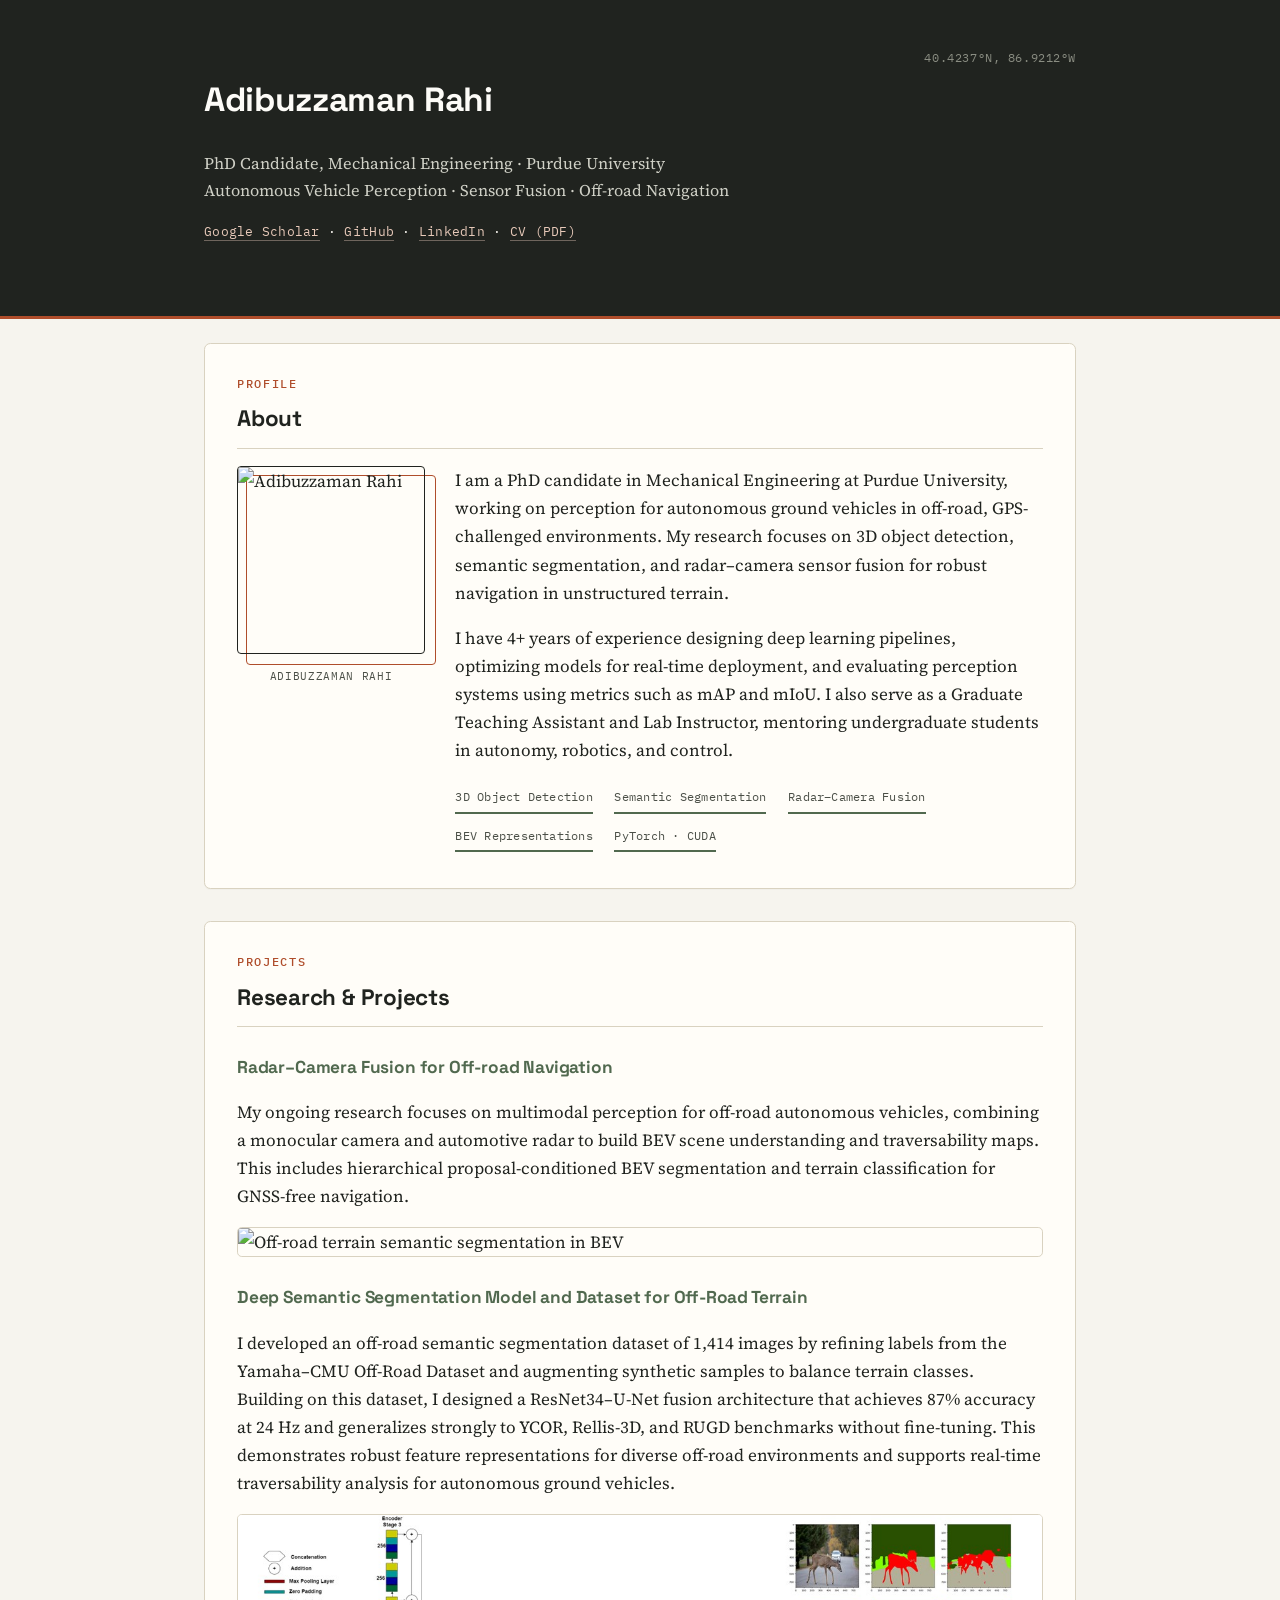
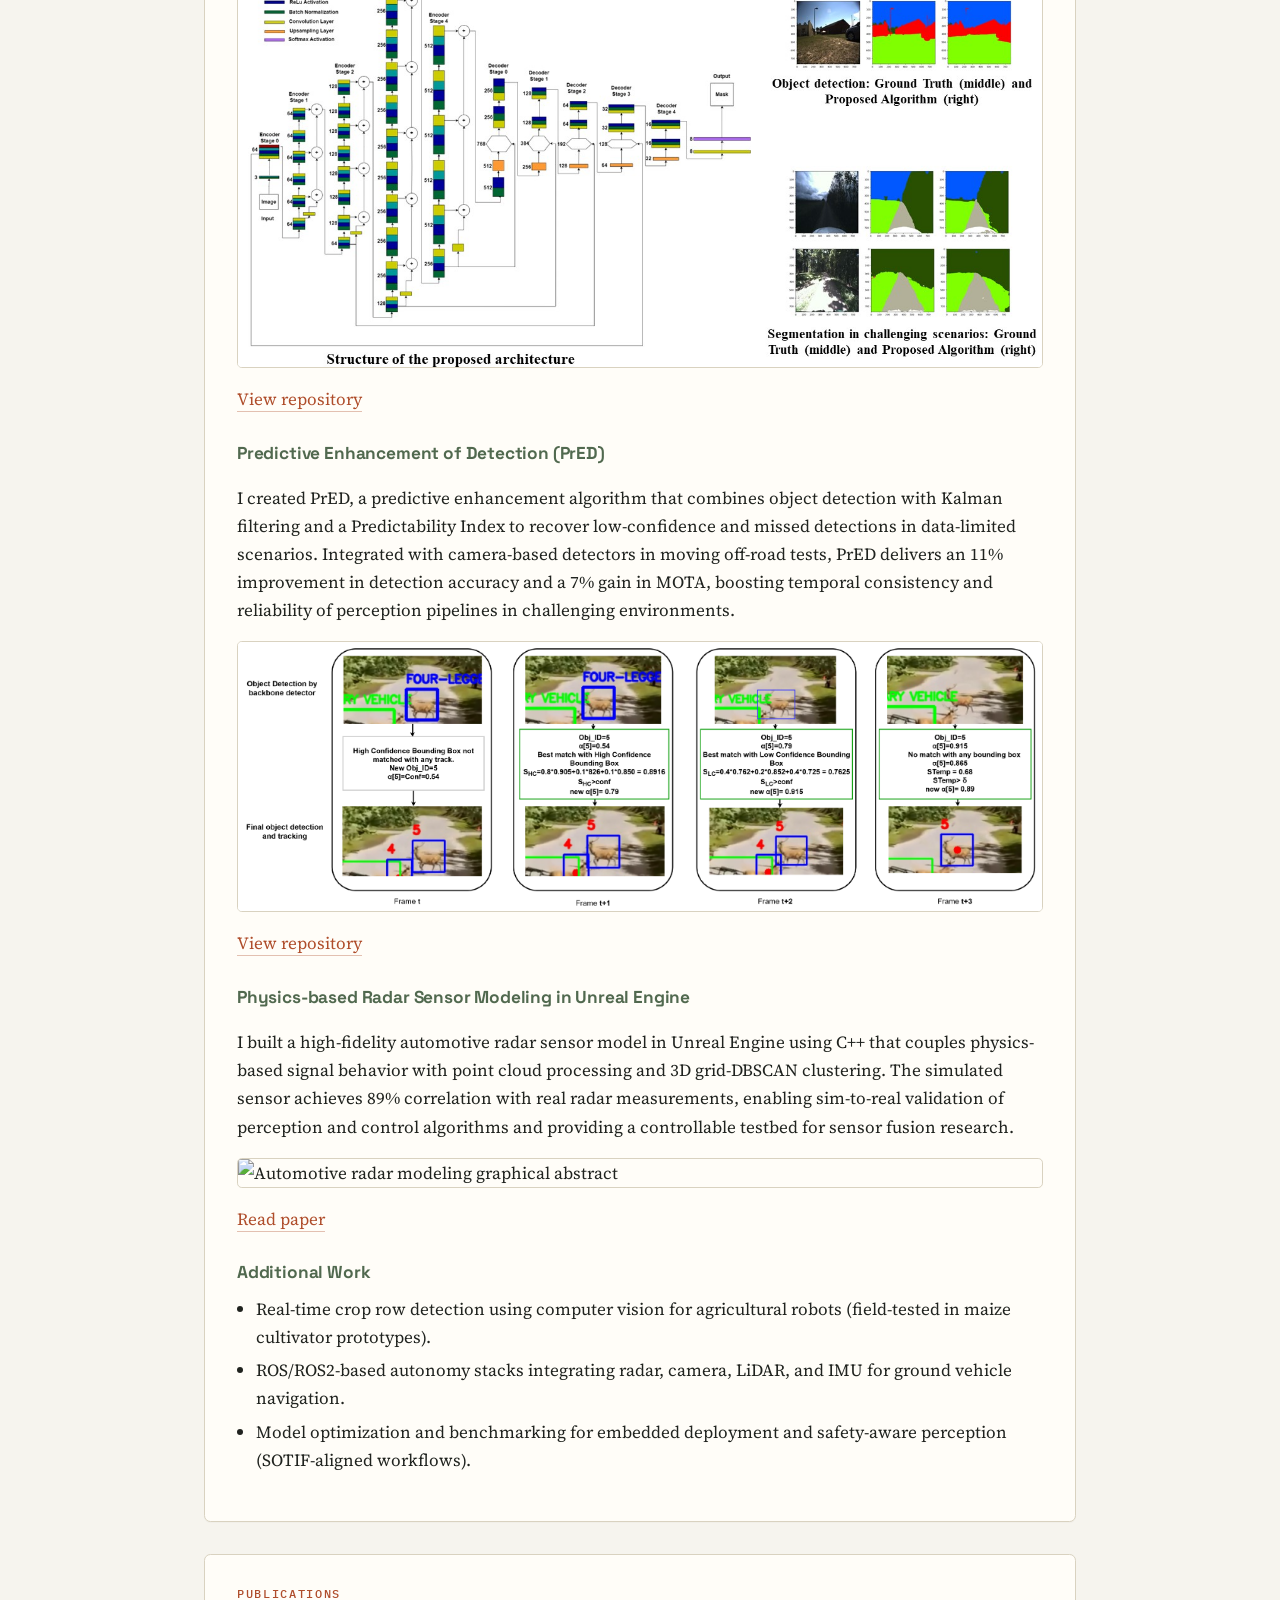
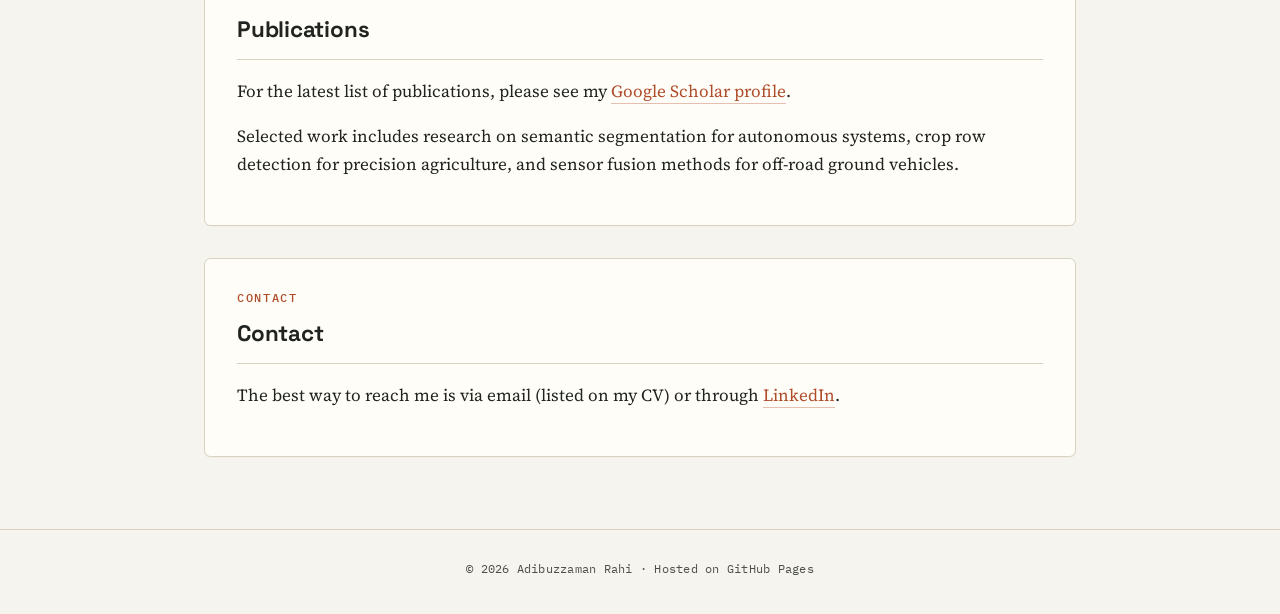
==== commit a548fa7d: "Remove Teaching & Mentoring section Removed the Teaching & Mentoring section from the index.html fil" ====
--- a/index.html
+++ b/index.html
@@ -356,16 +356,6 @@
     </p>
   </section>
 
-  <section class="section">
-    <p class="eyebrow">Teaching</p>
-    <h2>Teaching & Mentoring</h2>
-    <p>
-      I have taught and mentored 50+ students through lab instruction and graduate teaching assistant roles at Purdue University, covering courses such as Control Systems, Materials, Heat Transfer, and Dynamics.
-    </p>
-    <p>
-      I also previously served as a Lecturer at Sonargaon University in Bangladesh, delivering core Mechanical Engineering courses and supervising student projects in robotics and control.
-    </p>
-  </section>
 
   <section class="section">
     <p class="eyebrow">Contact</p>
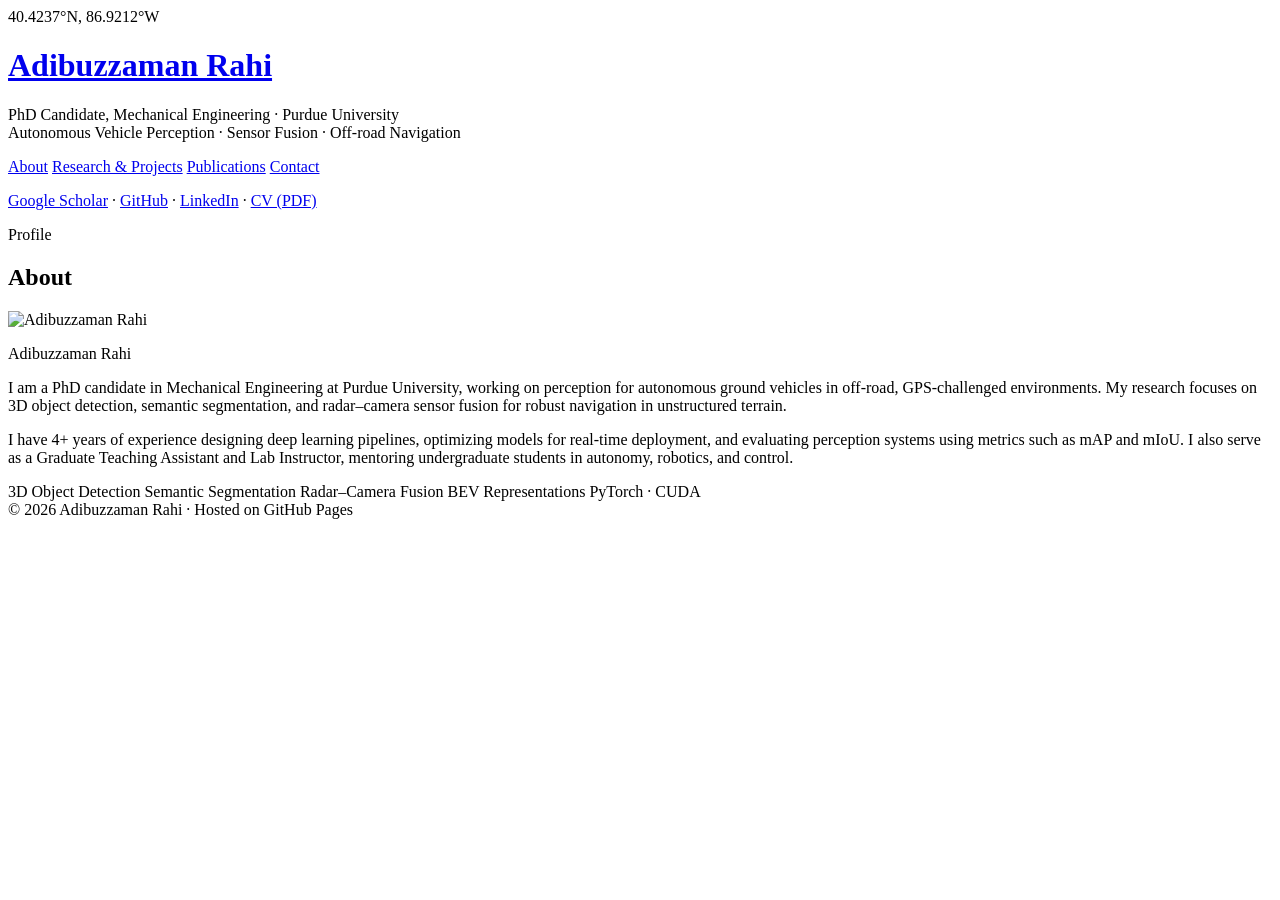
==== commit cdb68fbb: "Update page title and navigation links in index.html" ====
--- a/index.html
+++ b/index.html
@@ -2,253 +2,31 @@
 <html lang="en">
 <head>
   <meta charset="UTF-8">
-  <title>Adibuzzaman Rahi | Autonomous Vehicle Perception</title>
+  <title>Adibuzzaman Rahi | About</title>
   <meta name="viewport" content="width=device-width, initial-scale=1">
   <meta name="description" content="PhD candidate in Mechanical Engineering at Purdue University researching autonomous vehicle perception, sensor fusion, and off-road navigation.">
 
   <link rel="preconnect" href="https://fonts.googleapis.com">
   <link rel="preconnect" href="https://fonts.gstatic.com" crossorigin>
   <link href="https://fonts.googleapis.com/css2?family=Space+Grotesk:wght@500;600;700&family=Source+Serif+4:opsz,wght@8..60,400;8..60,600&family=IBM+Plex+Mono:wght@400;500&display=swap" rel="stylesheet">
-
-  <style>
-    :root {
-      --paper: #f6f4ee;       /* warm paper background */
-      --card: #fffdf8;        /* slightly lifted card surface */
-      --ink: #20231f;         /* near-black, warm dark */
-      --ink-soft: #4b4f47;    /* secondary text */
-      --khaki: #8a6d3b;       /* trail / contour line */
-      --moss: #51694f;        /* terrain / vegetation accent */
-      --rust: #af4d2b;        /* signal accent, used sparingly */
-      --line: #d9d2c0;        /* hairline / border tone */
-    }
-
-    * { box-sizing: border-box; }
-
-    body {
-      font-family: "Source Serif 4", Georgia, serif;
-      margin: 0;
-      padding: 0;
-      line-height: 1.65;
-      background: var(--paper);
-      color: var(--ink);
-      font-size: 17px;
-    }
-
-    h1, h2, h3 {
-      margin-top: 0;
-      color: var(--ink);
-      font-family: "Space Grotesk", sans-serif;
-      letter-spacing: -0.01em;
-    }
-
-    a {
-      color: var(--rust);
-      text-decoration: none;
-      border-bottom: 1px solid rgba(175, 77, 43, 0.35);
-    }
-    a:hover {
-      border-bottom-color: var(--rust);
-    }
-
-    .container {
-      max-width: 920px;
-      margin: 0 auto;
-      padding: 1.5rem;
-    }
-
-    /* ---------- Header ---------- */
-    header {
-      position: relative;
-      background-color: var(--ink);
-      color: #f6f4ee;
-      padding: 3rem 1.5rem 2.25rem;
-      border-bottom: 3px solid var(--rust);
-    }
-    header .container {
-      position: relative;
-    }
-    header .coord-tag {
-      position: absolute;
-      top: 0;
-      right: 1.5rem;
-      font-family: "IBM Plex Mono", monospace;
-      font-size: 0.72rem;
-      letter-spacing: 0.05em;
-      color: #8a8d82;
-    }
-    header h1 {
-      color: #fdfcf8;
-      font-size: 2.1rem;
-      font-weight: 700;
-    }
-    header .tagline {
-      font-size: 1.02rem;
-      margin: 0.4rem 0 0;
-      color: #cfd0c6;
-      font-family: "Source Serif 4", serif;
-    }
-    header .nav-links {
-      margin-top: 1.1rem;
-      font-family: "IBM Plex Mono", monospace;
-      font-size: 0.82rem;
-      letter-spacing: 0.02em;
-    }
-    header .nav-links a {
-      color: #e7c9b9;
-      border-bottom-color: rgba(231, 201, 185, 0.4);
-    }
-    header .nav-links a:hover {
-      color: #fff;
-      border-bottom-color: #fff;
-    }
-
-    /* ---------- Sections ---------- */
-    .section {
-      margin-bottom: 2rem;
-      background: var(--card);
-      padding: 1.85rem 2rem;
-      border-radius: 0.4rem;
-      border: 1px solid var(--line);
-      box-shadow: 0 1px 0 rgba(32, 35, 31, 0.02);
-    }
-
-    .eyebrow {
-      font-family: "IBM Plex Mono", monospace;
-      font-size: 0.74rem;
-      letter-spacing: 0.14em;
-      text-transform: uppercase;
-      color: var(--rust);
-      margin: 0 0 0.5rem;
-      font-weight: 500;
-    }
-
-    h2 {
-      font-size: 1.4rem;
-      padding-bottom: 0.6rem;
-      border-bottom: 1px solid var(--line);
-      margin-bottom: 1.1rem;
-    }
-
-    h3 {
-      font-size: 1.08rem;
-      color: var(--moss);
-      margin-top: 1.6rem;
-      margin-bottom: 0.3rem;
-    }
-
-    /* ---------- About / photo layout ---------- */
-    .about-grid {
-      display: flex;
-      gap: 1.9rem;
-      align-items: flex-start;
-    }
-    .about-photo-wrap {
-      flex: 0 0 188px;
-    }
-    .about-photo-frame {
-      position: relative;
-      width: 188px;
-      height: 188px;
-    }
-    .about-photo-frame::before {
-      content: "";
-      position: absolute;
-      top: 9px;
-      left: 9px;
-      width: 100%;
-      height: 100%;
-      border: 1.5px solid var(--rust);
-      border-radius: 0.25rem;
-      z-index: 0;
-    }
-    .about-photo-frame img {
-      position: relative;
-      z-index: 1;
-      width: 188px;
-      height: 188px;
-      object-fit: cover;
-      border-radius: 0.25rem;
-      border: 1.5px solid var(--ink);
-      display: block;
-      margin: 0;
-    }
-    .photo-caption {
-      font-family: "IBM Plex Mono", monospace;
-      font-size: 0.68rem;
-      letter-spacing: 0.06em;
-      text-transform: uppercase;
-      color: var(--ink-soft);
-      margin-top: 0.85rem;
-      text-align: center;
-    }
-    .about-text {
-      flex: 1 1 auto;
-      min-width: 0;
-    }
-    .about-text p:first-child { margin-top: 0; }
-
-    @media (max-width: 600px) {
-      header, .container { padding: 1.25rem; }
-      .section { padding: 1.4rem 1.3rem; }
-      .about-grid {
-        flex-direction: column;
-        align-items: center;
-        text-align: left;
-      }
-      .about-photo-wrap { flex: 0 0 auto; }
-    }
-
-    /* ---------- Tags / pills ---------- */
-    .tag-row { margin-top: 1.1rem; }
-    .pill {
-      display: inline-block;
-      font-family: "IBM Plex Mono", monospace;
-      font-size: 0.74rem;
-      letter-spacing: 0.02em;
-      color: var(--ink-soft);
-      background: transparent;
-      padding: 0.3rem 0;
-      margin: 0 1.1rem 0.4rem 0;
-      border-bottom: 2px solid var(--moss);
-    }
-
-    ul {
-      padding-left: 1.2rem;
-      margin-top: 0.5rem;
-    }
-    li { margin-bottom: 0.35rem; }
-
-    img {
-      display: block;
-      margin-top: 0.85rem;
-      border-radius: 0.3rem;
-      border: 1px solid var(--line);
-      max-width: 100%;
-      height: auto;
-    }
-
-    .footer {
-      text-align: center;
-      font-family: "IBM Plex Mono", monospace;
-      font-size: 0.78rem;
-      letter-spacing: 0.02em;
-      color: var(--ink-soft);
-      padding: 1.75rem 0 2.25rem;
-      border-top: 1px solid var(--line);
-      margin-top: 1rem;
-    }
-  </style>
+  <link rel="stylesheet" href="style.css">
 </head>
 <body>
 
 <header>
   <div class="container">
     <span class="coord-tag">40.4237°N, 86.9212°W</span>
-    <h1>Adibuzzaman Rahi</h1>
+    <h1><a href="index.html">Adibuzzaman Rahi</a></h1>
     <p class="tagline">
       PhD Candidate, Mechanical Engineering · Purdue University<br>
       Autonomous Vehicle Perception · Sensor Fusion · Off-road Navigation
     </p>
+    <nav class="site-nav">
+      <a href="index.html" class="active">About</a>
+      <a href="research.html">Research &amp; Projects</a>
+      <a href="publications.html">Publications</a>
+      <a href="contact.html">Contact</a>
+    </nav>
     <p class="nav-links">
       <a href="https://scholar.google.com/citations?user=qTOtY88AAAAJ" target="_blank">Google Scholar</a> ·
       <a href="https://github.com/11rahi23" target="_blank">GitHub</a> ·
@@ -290,82 +68,6 @@
     </div>
   </section>
 
-  <section class="section">
-    <p class="eyebrow">Projects</p>
-    <h2>Research & Projects</h2>
-
-    <h3>Radar–Camera Fusion for Off-road Navigation</h3>
-    <p>
-      My ongoing research focuses on multimodal perception for off-road autonomous vehicles, combining a monocular camera and automotive radar to build BEV scene understanding and traversability maps.
-      This includes hierarchical proposal-conditioned BEV segmentation and terrain classification for GNSS-free navigation.
-    </p>
-    <img src="images/three_panel_vis5.png"
-         alt="Off-road terrain semantic segmentation in BEV">
-
-    <h3>Deep Semantic Segmentation Model and Dataset for Off-Road Terrain</h3>
-    <p>
-      I developed an off-road semantic segmentation dataset of 1,414 images by refining labels from the Yamaha–CMU Off-Road Dataset and augmenting synthetic samples to balance terrain classes.
-      Building on this dataset, I designed a ResNet34–U-Net fusion architecture that achieves 87% accuracy at 24 Hz and generalizes strongly to YCOR, Rellis-3D, and RUGD benchmarks without fine-tuning.
-      This demonstrates robust feature representations for diverse off-road environments and supports real-time traversability analysis for autonomous ground vehicles.
-    </p>
-    <img src="images/Graphical Abstract_Terrain.jpg"
-         alt="Off-Road Semantic Segmentation Architecture">
-    <p>
-      <a href="https://github.com/11rahi23/Offroad_terrain_segmentation" target="_blank">View repository</a>
-    </p>
-
-    <h3>Predictive Enhancement of Detection (PrED)</h3>
-    <p>
-      I created PrED, a predictive enhancement algorithm that combines object detection with Kalman filtering and a Predictability Index to recover low-confidence and missed detections in data-limited scenarios.
-      Integrated with camera-based detectors in moving off-road tests, PrED delivers an 11% improvement in detection accuracy and a 7% gain in MOTA, boosting temporal consistency and reliability of perception pipelines in challenging environments.
-    </p>
-    <img src="images/PrED.png"
-         alt="PrED object tracking visualization">
-    <p>
-      <a href="https://github.com/11rahi23/PrED" target="_blank">View repository</a>
-    </p>
-
-    <h3>Physics-based Radar Sensor Modeling in Unreal Engine</h3>
-    <p>
-      I built a high-fidelity automotive radar sensor model in Unreal Engine using C++ that couples physics-based signal behavior with point cloud processing and 3D grid-DBSCAN clustering.
-      The simulated sensor achieves 89% correlation with real radar measurements, enabling sim-to-real validation of perception and control algorithms and providing a controllable testbed for sensor fusion research.
-    </p>
-    <img src="images/Graphical_Abstract_Radar.png"
-         alt="Automotive radar modeling graphical abstract">
-    <p>
-      <a href="https://ieeexplore.ieee.org/stamp/stamp.jsp?arnumber=10666669" target="_blank">Read paper</a>
-    </p>
-
-    <h3>Additional Work</h3>
-    <ul>
-      <li>Real-time crop row detection using computer vision for agricultural robots (field-tested in maize cultivator prototypes).</li>
-      <li>ROS/ROS2-based autonomy stacks integrating radar, camera, LiDAR, and IMU for ground vehicle navigation.</li>
-      <li>Model optimization and benchmarking for embedded deployment and safety-aware perception (SOTIF-aligned workflows).</li>
-    </ul>
-  </section>
-
-  <section class="section">
-    <p class="eyebrow">Publications</p>
-    <h2>Publications</h2>
-    <p>
-      For the latest list of publications, please see my
-      <a href="https://scholar.google.com/citations?user=qTOtY88AAAAJ" target="_blank">Google Scholar profile</a>.
-    </p>
-    <p>
-      Selected work includes research on semantic segmentation for autonomous systems, crop row detection for precision agriculture, and sensor fusion methods for off-road ground vehicles.
-    </p>
-  </section>
-
-
-  <section class="section">
-    <p class="eyebrow">Contact</p>
-    <h2>Contact</h2>
-    <p>
-      The best way to reach me is via email (listed on my CV) or through
-      <a href="https://www.linkedin.com/in/adibuzzamanrahi" target="_blank">LinkedIn</a>.
-    </p>
-  </section>
-
 </main>
 
 <footer class="footer">
